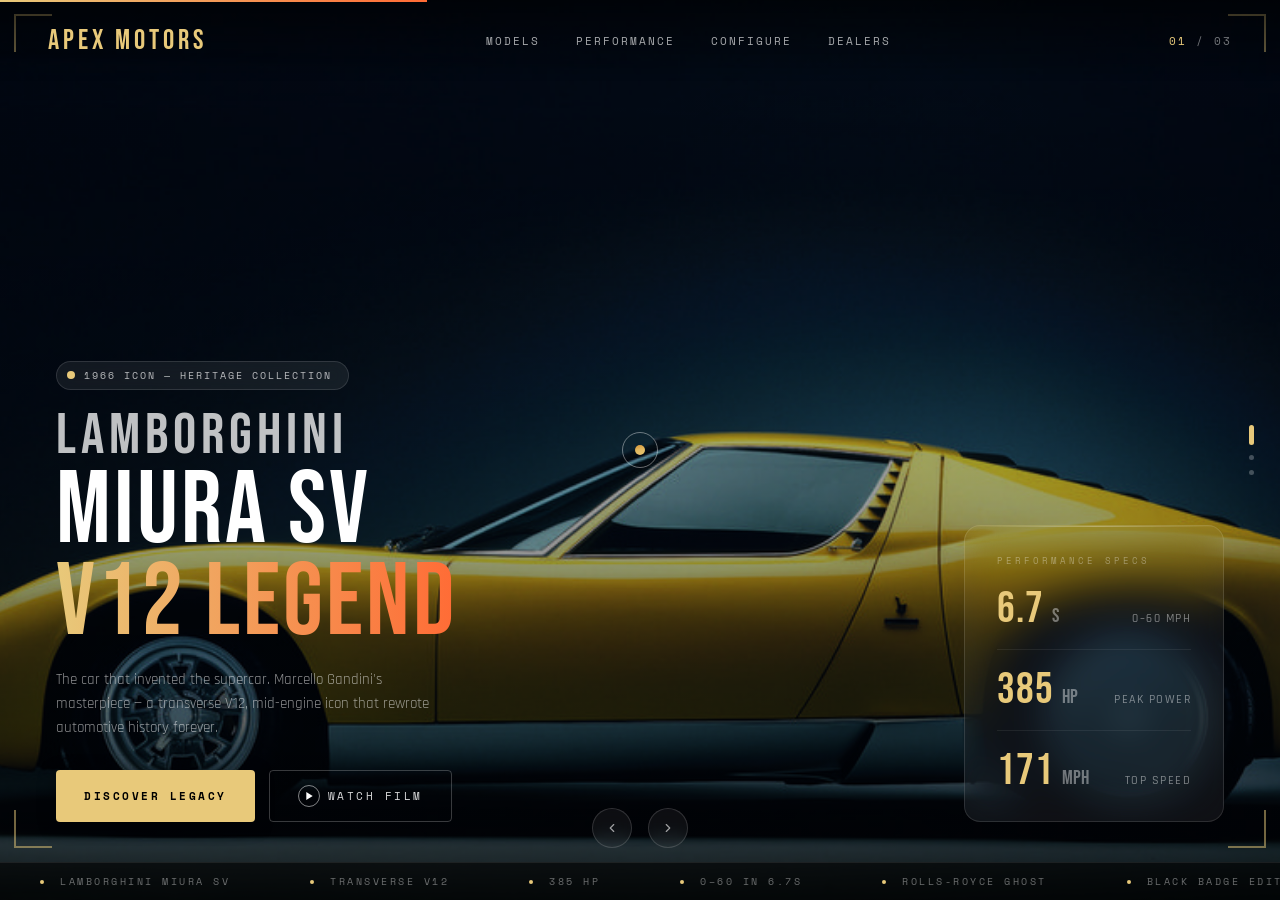
==== index.html @ 4c38385c "Initial commit - all files" ====
<!DOCTYPE html>
<html lang="en">
<head>
<meta charset="UTF-8">
<meta name="viewport" content="width=device-width, initial-scale=1.0">
<title>APEX MOTORS — Luxury & Performance</title>
<meta name="description" content="Apex Motors — Luxury & Performance Automotive Showcase featuring Lamborghini Miura SV, Rolls-Royce Ghost Black Badge, and Ferrari 812 Superfast.">
<link rel="preconnect" href="https://fonts.googleapis.com">
<link href="https://fonts.googleapis.com/css2?family=Bebas+Neue&family=Space+Mono:wght@400;700&family=Rajdhani:wght@300;400;500;600;700&display=swap" rel="stylesheet">
<link rel="stylesheet" href="styles.css">
</head>
<body>

<div id="cursor"></div>
<div id="cursor-ring"></div>
<div id="progress-line"></div>

<div class="bracket bracket-tl"></div>
<div class="bracket bracket-tr"></div>
<div class="bracket bracket-bl"></div>
<div class="bracket bracket-br"></div>

<!-- NAV -->
<nav id="nav">
  <a href="index.html" class="nav-logo">Apex Motors</a>
  <ul class="nav-links">
    <li><a href="models.html">Models</a></li>
    <li><a href="performance.html">Performance</a></li>
    <li><a href="configure.html">Configure</a></li>
    <li><a href="dealers.html">Dealers</a></li>
  </ul>
  <div class="nav-right">
    <div class="nav-slide-counter"><span class="cur" id="counter-cur">01</span> / <span>03</span></div>
  </div>
</nav>

<!-- BG TRACK -->
<div id="bg-track">
  <div class="bg-slide">
    <div class="bg-img" id="bg0" style="background-image:url('assets/lamborghini-miura-goodwood-.jpg')"></div>
  </div>
  <div class="bg-slide">
    <div class="bg-img" id="bg1" style="background-image:url('assets/5dc357d10eca76b16551ad8710dc92c3.jpg')"></div>
  </div>
  <div class="bg-slide">
    <div class="bg-img" id="bg2" style="background-image:url('assets/d489f08f89b9e0dddcf0c1074be62a17 (1).jpg')"></div>
  </div>
</div>

<!-- SLIDE CONTENT -->
<div id="content-area">

  <!-- SLIDE 1 — Lamborghini Miura SV -->
  <div class="slide-content" id="sc0">
    <div class="left-block">
      <div class="badge"><span class="badge-dot"></span><span class="badge-text">1966 Icon — Heritage Collection</span></div>
      <div class="headline-wrap">
        <span class="hl-brand">Lamborghini</span>
        <span class="hl-solid">Miura SV</span>
        <span class="hl-gradient">V12 Legend</span>
      </div>
      <p class="subtitle">The car that invented the supercar. Marcello Gandini's masterpiece — a transverse V12, mid-engine icon that rewrote automotive history forever.</p>
      <div class="cta-row">
        <a href="models.html" class="btn btn-primary">Discover Legacy</a>
        <button class="btn btn-film" onclick="openVideo(0)">
          <span class="play-icon"><svg viewBox="0 0 8 10"><polygon points="0,0 8,5 0,10"/></svg></span>
          Watch Film
        </button>
      </div>
    </div>
    <div class="right-block">
      <div class="stats-card">
        <div class="stats-card-label">Performance Specs</div>
        <div class="stat-row"><span class="stat-value">6.7</span><span class="stat-unit">s</span><span class="stat-label">0–60 mph</span></div>
        <div class="stat-row"><span class="stat-value">385</span><span class="stat-unit">hp</span><span class="stat-label">Peak Power</span></div>
        <div class="stat-row"><span class="stat-value">171</span><span class="stat-unit">mph</span><span class="stat-label">Top Speed</span></div>
      </div>
    </div>
  </div>

  <!-- SLIDE 2 — Rolls-Royce Ghost Black Badge -->
  <div class="slide-content" id="sc1">
    <div class="left-block">
      <div class="badge"><span class="badge-dot"></span><span class="badge-text">British Luxury — Black Badge Edition</span></div>
      <div class="headline-wrap">
        <span class="hl-brand">Rolls-Royce</span>
        <span class="hl-solid">Ghost</span>
        <span class="hl-gradient">Black Badge</span>
      </div>
      <p class="subtitle">The alter ego of Rolls-Royce. Ghost Black Badge strips away convention — a twin-turbo 6.75L V12, blacked-out Spirit of Ecstasy, and 563 hp of silent, commanding authority.</p>
      <div class="cta-row">
        <a href="configure.html" class="btn btn-primary">Commission Yours</a>
        <button class="btn btn-film" onclick="openVideo(1)">
          <span class="play-icon"><svg viewBox="0 0 8 10"><polygon points="0,0 8,5 0,10"/></svg></span>
          Watch Film
        </button>
      </div>
    </div>
    <div class="right-block">
      <div class="stats-card">
        <div class="stats-card-label">Performance Specs</div>
        <div class="stat-row"><span class="stat-value">4.8</span><span class="stat-unit">s</span><span class="stat-label">0–60 mph</span></div>
        <div class="stat-row"><span class="stat-value">563</span><span class="stat-unit">hp</span><span class="stat-label">Peak Power</span></div>
        <div class="stat-row"><span class="stat-value">155</span><span class="stat-unit">mph</span><span class="stat-label">Top Speed</span></div>
      </div>
    </div>
  </div>

  <!-- SLIDE 3 — Ferrari 812 Superfast -->
  <div class="slide-content" id="sc2">
    <div class="left-block">
      <div class="badge"><span class="badge-dot"></span><span class="badge-text">Ferrari Maranello — Naturally Aspirated V12</span></div>
      <div class="headline-wrap">
        <span class="hl-solid">Ferrari</span>
        <span class="hl-outline">812</span>
        <span class="hl-gradient">Superfast</span>
      </div>
      <p class="subtitle">The world's most powerful naturally aspirated production car. A 6.5L V12 screaming to 9,000 rpm — 789 hp of pure Maranello fury with zero compromise.</p>
      <div class="cta-row">
        <a href="configure.html" class="btn btn-primary">Configure Yours</a>
        <button class="btn btn-film" onclick="openVideo(2)">
          <span class="play-icon"><svg viewBox="0 0 8 10"><polygon points="0,0 8,5 0,10"/></svg></span>
          Watch Film
        </button>
      </div>
    </div>
    <div class="right-block">
      <div class="stats-card">
        <div class="stats-card-label">Performance Specs</div>
        <div class="stat-row"><span class="stat-value">2.9</span><span class="stat-unit">s</span><span class="stat-label">0–60 mph</span></div>
        <div class="stat-row"><span class="stat-value">789</span><span class="stat-unit">hp</span><span class="stat-label">Peak Power</span></div>
        <div class="stat-row"><span class="stat-value">211</span><span class="stat-unit">mph</span><span class="stat-label">Top Speed</span></div>
      </div>
    </div>
  </div>

</div>

<!-- DOTS -->
<div id="slide-dots">
  <div class="dot active" data-idx="0"></div>
  <div class="dot" data-idx="1"></div>
  <div class="dot" data-idx="2"></div>
</div>

<!-- ARROWS -->
<div id="arrow-hints">
  <div class="arrow-btn" id="btn-prev"><svg viewBox="0 0 24 24"><polyline points="15 18 9 12 15 6"/></svg></div>
  <div class="arrow-btn" id="btn-next"><svg viewBox="0 0 24 24"><polyline points="9 6 15 12 9 18"/></svg></div>
</div>

<!-- TICKER -->
<div id="ticker">
  <div class="ticker-inner" id="ticker-inner"></div>
</div>

<!-- VIDEO MODAL -->
<div id="video-modal" onclick="if(event.target===this)closeVideo()">
  <div class="vm-inner">
    <div class="vm-header">
      <div>
        <div class="vm-title" id="vm-title">Lamborghini Miura SV</div>
        <div class="vm-sub" id="vm-sub">Heritage Film — 1966 V12 Icon</div>
      </div>
      <button class="vm-close" onclick="closeVideo()">
        <svg viewBox="0 0 24 24"><line x1="18" y1="6" x2="6" y2="18"/><line x1="6" y1="6" x2="18" y2="18"/></svg>
      </button>
    </div>
    <div class="vm-body">
      <iframe id="vm-iframe" src="" allow="accelerometer; autoplay; clipboard-write; encrypted-media; gyroscope; picture-in-picture" allowfullscreen></iframe>
      <!-- Shown when YouTube blocks embedding -->
      <div class="vm-fallback" id="vm-fallback">
        <div class="vm-fallback-title">Video Unavailable for Embedding</div>
        <div class="vm-fallback-desc">This video's uploader has disabled embedding. You can still watch it directly on YouTube.</div>
        <a class="vm-fallback-link" id="vm-yt-link" href="#" target="_blank" rel="noopener">▶ Watch on YouTube</a>
      </div>
    </div>
    <div class="vm-footer">
      <p>Apex Motors Heritage Film Series</p>
      <span>ESC to close</span>
    </div>
  </div>
</div>

<script src="script.js"></script>
<script src="home.js"></script>
</body>
</html>
---- styles.css ----
/* ═══════════════════════════════════════════════════════
   APEX MOTORS — styles.css
   ═══════════════════════════════════════════════════════ */

*, *::before, *::after { margin:0; padding:0; box-sizing:border-box; }

:root {
  --accent: #e8c97a;
  --accent2: #ff6b35;
  --bracket: rgba(255,255,255,0.5);
  --transition-dur: 900ms;
  --bg-dark: #08080c;
}

html, body {
  width:100%; height:100%;
  overflow:hidden;
  cursor:none;
  background:#000;
  color:#fff;
  font-family:'Rajdhani',sans-serif;
}

body.page-scrollable {
  overflow-y:auto;
  overflow-x:hidden;
  height:auto;
  min-height:100vh;
}

::-webkit-scrollbar { width:4px; }
::-webkit-scrollbar-track { background:rgba(0,0,0,0.3); }
::-webkit-scrollbar-thumb { background:var(--accent); border-radius:4px; }

/* ─── PROGRESS ────────────────────────────────────── */
#progress-line {
  position:fixed; top:0; left:0; height:2px;
  background:linear-gradient(90deg,var(--accent),var(--accent2));
  z-index:600;
  transition:width var(--transition-dur) cubic-bezier(0.77,0,.18,1);
  width:100%;
}

/* ─── CURSOR ──────────────────────────────────────── */
#cursor {
  position:fixed; width:10px; height:10px; border-radius:50%;
  background:var(--accent); pointer-events:none; z-index:9999;
  transform:translate(-50%,-50%);
  mix-blend-mode:difference;
  transition:transform .15s ease, background var(--transition-dur);
}
#cursor-ring {
  position:fixed; width:36px; height:36px; border-radius:50%;
  border:1px solid rgba(255,255,255,.4);
  pointer-events:none; z-index:9999;
  transform:translate(-50%,-50%);
  transition:transform .12s ease;
}

/* ─── NAV ─────────────────────────────────────────── */
#nav {
  position:fixed; top:0; left:0; right:0; z-index:500;
  display:flex; align-items:center; justify-content:space-between;
  padding:24px 48px;
  background:linear-gradient(to bottom,rgba(0,0,0,.6),transparent);
  transition:background .4s ease;
}
#nav.nav-solid {
  background:rgba(8,8,12,.92);
  backdrop-filter:blur(20px);
  -webkit-backdrop-filter:blur(20px);
  border-bottom:1px solid rgba(255,255,255,.06);
}
.nav-logo {
  font-family:'Bebas Neue',sans-serif; font-size:28px;
  letter-spacing:4px; color:var(--accent);
  text-decoration:none; cursor:none;
  transition:opacity .3s;
}
.nav-logo:hover { opacity:.8; }
.nav-links { display:flex; gap:36px; list-style:none; }
.nav-links a {
  font-family:'Space Mono',monospace; font-size:11px; letter-spacing:2px;
  text-transform:uppercase; color:rgba(255,255,255,.65);
  text-decoration:none; transition:color .3s; position:relative; cursor:none;
}
.nav-links a::after {
  content:''; position:absolute; bottom:-4px; left:0; right:100%;
  height:1px; background:var(--accent); transition:right .3s;
}
.nav-links a:hover { color:#fff; }
.nav-links a:hover::after { right:0; }
.nav-links a.active { color:var(--accent); }
.nav-links a.active::after { right:0; }
.nav-right { display:flex; align-items:center; gap:20px; }
.nav-slide-counter {
  font-family:'Space Mono',monospace; font-size:11px;
  color:rgba(255,255,255,.45); letter-spacing:2px;
}
.nav-slide-counter .cur { color:var(--accent); }

/* ─── CORNER BRACKETS ─────────────────────────────── */
.bracket { position:fixed; width:38px; height:38px; z-index:50; pointer-events:none; }
.bracket-tl { top:14px; left:14px; border-top:2px solid var(--bracket); border-left:2px solid var(--bracket); }
.bracket-tr { top:14px; right:14px; border-top:2px solid var(--bracket); border-right:2px solid var(--bracket); }
.bracket-bl { bottom:52px; left:14px; border-bottom:2px solid var(--bracket); border-left:2px solid var(--bracket); }
.bracket-br { bottom:52px; right:14px; border-bottom:2px solid var(--bracket); border-right:2px solid var(--bracket); }

/* ─── TICKER ──────────────────────────────────────── */
#ticker {
  position:fixed; bottom:0; left:0; right:0; height:38px;
  background:rgba(0,0,0,.6); border-top:1px solid rgba(255,255,255,.08);
  overflow:hidden; z-index:100; display:flex; align-items:center;
}
.ticker-inner { display:flex; white-space:nowrap; animation:tick 30s linear infinite; }
.ticker-item {
  font-family:'Space Mono',monospace; font-size:10px; letter-spacing:2.5px;
  text-transform:uppercase; color:rgba(255,255,255,.4);
  padding:0 40px; display:flex; align-items:center; gap:16px;
}
.ticker-dot { width:4px; height:4px; border-radius:50%; background:var(--accent); }
@keyframes tick { from{transform:translateX(0)} to{transform:translateX(-50%)} }

/* ═══════════════════════════════════════════════════════
   BUTTONS
   ═══════════════════════════════════════════════════════ */
.btn {
  font-family:'Space Mono',monospace;
  font-size:11px; letter-spacing:2.5px; text-transform:uppercase;
  padding:14px 28px; border-radius:4px; border:none;
  position:relative; overflow:hidden;
  cursor:none; text-decoration:none;
  display:inline-flex; align-items:center; gap:8px;
  pointer-events:all;
  transition:
    transform .35s cubic-bezier(0.22,1,0.36,1),
    box-shadow .35s ease,
    background .3s ease,
    color .3s ease,
    border-color .3s ease;
}

/* shimmer sweep */
.btn::after {
  content:'';
  position:absolute; top:0; left:-80%;
  width:50%; height:100%;
  background:linear-gradient(120deg,transparent 0%,rgba(255,255,255,.22) 50%,transparent 100%);
  transform:skewX(-15deg);
  transition:left .55s ease;
  pointer-events:none;
}
.btn:hover::after { left:140%; }
.btn:hover { transform:translateY(-4px) scale(1.04); }
.btn:active { transform:translateY(-1px) scale(1.01); }

/* Primary */
.btn-primary {
  background:var(--accent); color:#000; font-weight:700;
  box-shadow:0 4px 18px rgba(0,0,0,.35);
}
.btn-primary:hover {
  box-shadow:0 12px 40px rgba(0,0,0,.45), 0 0 24px rgba(232,201,122,.4);
}

/* Ghost */
.btn-ghost {
  background:transparent; color:rgba(255,255,255,.8);
  border:1px solid rgba(255,255,255,.28);
}
.btn-ghost:hover {
  color:#fff; border-color:rgba(255,255,255,.7);
  background:rgba(255,255,255,.06);
  box-shadow:0 8px 28px rgba(0,0,0,.3), inset 0 0 0 1px rgba(255,255,255,.25);
}

/* Watch Film */
.btn-film {
  background:transparent; color:rgba(255,255,255,.85);
  border:1px solid rgba(255,255,255,.22);
}
.btn-film:hover {
  color:#fff; border-color:var(--accent);
  background:rgba(255,255,255,.05);
  box-shadow:0 8px 28px rgba(0,0,0,.3);
}
.play-icon {
  width:22px; height:22px; border-radius:50%;
  border:1.5px solid rgba(255,255,255,.5);
  display:flex; align-items:center; justify-content:center; flex-shrink:0;
  transition:background .3s, border-color .3s, transform .3s;
}
.play-icon svg { width:7px; height:8px; fill:#fff; margin-left:1px; }
.btn-film:hover .play-icon {
  background:var(--accent); border-color:var(--accent); transform:scale(1.15);
}

/* ═══════════════════════════════════════════════════════
   HOME — BG TRACK & SLIDES
   ═══════════════════════════════════════════════════════ */
#bg-track {
  position:fixed; inset:0; width:300vw; height:100%;
  display:flex;
  transition:transform 900ms cubic-bezier(0.77,0,.18,1);
  z-index:0;
}
.bg-slide { position:relative; width:100vw; height:100%; flex-shrink:0; overflow:hidden; }
.bg-img {
  position:absolute; inset:-6%;
  background-size:cover; background-position:center;
  animation:slowZoom 18s ease-in-out infinite alternate;
  transition:background-position .08s linear;
}
.bg-img::after {
  content:''; position:absolute; inset:0;
  background:linear-gradient(to top,rgba(0,0,0,.88) 0%,rgba(0,0,0,.4) 40%,rgba(0,0,0,.15) 100%);
}
@keyframes slowZoom { from{transform:scale(1)} to{transform:scale(1.08)} }

#content-area { position:fixed; inset:0; z-index:10; pointer-events:none; }
.slide-content {
  position:absolute; inset:0;
  display:flex; align-items:flex-end; justify-content:space-between;
  padding:0 56px 78px; pointer-events:none;
}
.left-block { max-width:560px; pointer-events:all; }
.right-block { pointer-events:all; }

/* ─── BADGE ───────────────────────────────────────── */
.badge {
  display:inline-flex; align-items:center; gap:9px;
  background:rgba(255,255,255,.07); border:1px solid rgba(255,255,255,.12);
  border-radius:100px; padding:6px 16px 6px 10px; margin-bottom:20px;
  backdrop-filter:blur(8px);
}
.badge-dot { width:8px; height:8px; border-radius:50%; background:var(--accent); animation:pulse 2s ease-in-out infinite; }
@keyframes pulse { 0%,100%{transform:scale(1);opacity:1} 50%{transform:scale(1.2);opacity:.8} }
.badge-text { font-family:'Space Mono',monospace; font-size:10px; letter-spacing:2px; text-transform:uppercase; color:rgba(255,255,255,.7); }

/* ─── HEADLINES ───────────────────────────────────── */
.headline-wrap { line-height:.9; margin-bottom:18px; }
.hl-brand { display:block; font-family:'Bebas Neue',sans-serif; font-size:clamp(38px,4.5vw,62px); letter-spacing:5px; color:rgba(255,255,255,.75); margin-bottom:4px; }
.hl-solid { display:block; font-family:'Bebas Neue',sans-serif; font-size:clamp(64px,8vw,110px); letter-spacing:3px; color:#fff; }
.hl-outline { display:block; font-family:'Bebas Neue',sans-serif; font-size:clamp(64px,8vw,110px); letter-spacing:3px; color:transparent; -webkit-text-stroke:2px rgba(255,255,255,.45); }
.hl-gradient { display:block; font-family:'Bebas Neue',sans-serif; font-size:clamp(64px,8vw,110px); letter-spacing:3px; background:linear-gradient(90deg,var(--accent),var(--accent2)); -webkit-background-clip:text; -webkit-text-fill-color:transparent; background-clip:text; }
.subtitle { font-size:15px; line-height:1.6; color:rgba(255,255,255,.55); max-width:380px; margin-bottom:30px; }
.cta-row { display:flex; gap:14px; flex-wrap:wrap; pointer-events:all; }

/* ─── STATS CARD ──────────────────────────────────── */
.stats-card {
  background:rgba(255,255,255,.06); backdrop-filter:blur(22px) saturate(1.4);
  border:1px solid rgba(255,255,255,.12); border-radius:16px;
  padding:28px 32px; min-width:260px; position:relative; overflow:hidden;
}
.stats-card::before { content:''; position:absolute; top:0; left:0; right:0; height:1px; background:linear-gradient(90deg,transparent,rgba(255,255,255,.3),transparent); }
.stats-card-label { font-family:'Space Mono',monospace; font-size:9px; letter-spacing:3px; text-transform:uppercase; color:rgba(255,255,255,.35); margin-bottom:20px; }
.stat-row { display:flex; align-items:baseline; gap:8px; margin-bottom:18px; padding-bottom:18px; border-bottom:1px solid rgba(255,255,255,.07); }
.stat-row:last-child { margin-bottom:0; padding-bottom:0; border-bottom:none; }
.stat-value { font-family:'Bebas Neue',sans-serif; font-size:44px; line-height:1; color:var(--accent); letter-spacing:1px; }
.stat-unit { font-family:'Bebas Neue',sans-serif; font-size:20px; color:rgba(255,255,255,.4); }
.stat-label { font-family:'Rajdhani',sans-serif; font-size:12px; font-weight:500; letter-spacing:1.5px; text-transform:uppercase; color:rgba(255,255,255,.45); margin-left:auto; text-align:right; }

/* ─── DOTS ────────────────────────────────────────── */
#slide-dots { position:fixed; right:26px; top:50%; transform:translateY(-50%); z-index:100; display:flex; flex-direction:column; gap:10px; }
.dot { width:5px; height:5px; border-radius:50%; background:rgba(255,255,255,.25); cursor:none; transition:background .3s,height .3s,border-radius .3s; }
.dot.active { background:var(--accent); height:20px; border-radius:3px; }

/* ─── ARROW NAV ───────────────────────────────────── */
#arrow-hints { position:fixed; bottom:52px; left:50%; transform:translateX(-50%); z-index:100; display:flex; gap:16px; }
.arrow-btn { width:40px; height:40px; border:1px solid rgba(255,255,255,.15); border-radius:50%; background:rgba(255,255,255,.05); backdrop-filter:blur(8px); display:flex; align-items:center; justify-content:center; cursor:none; transition:border-color .3s,background .3s; }
.arrow-btn:hover { border-color:rgba(255,255,255,.4); background:rgba(255,255,255,.12); }
.arrow-btn svg { width:14px; height:14px; fill:none; stroke:rgba(255,255,255,.6); stroke-width:2; stroke-linecap:round; stroke-linejoin:round; }

/* ═══════════════════════════════════════════════════════
   VIDEO MODAL
   ═══════════════════════════════════════════════════════ */
#video-modal {
  position:fixed; inset:0; z-index:9000;
  background:rgba(0,0,0,.93);
  backdrop-filter:blur(24px); -webkit-backdrop-filter:blur(24px);
  display:flex; align-items:center; justify-content:center;
  opacity:0; visibility:hidden;
  transition:opacity .4s ease, visibility .4s;
}
#video-modal.open { opacity:1; visibility:visible; }

.vm-inner {
  width:88%; max-width:980px;
  background:rgba(8,8,12,.98);
  border:1px solid rgba(255,255,255,.1);
  border-radius:20px; overflow:hidden;
  transform:scale(.88) translateY(24px);
  transition:transform .45s cubic-bezier(0.22,1,0.36,1);
}
#video-modal.open .vm-inner { transform:scale(1) translateY(0); }

.vm-header {
  display:flex; align-items:center; justify-content:space-between;
  padding:18px 28px; border-bottom:1px solid rgba(255,255,255,.07);
}
.vm-title { font-family:'Bebas Neue',sans-serif; font-size:24px; letter-spacing:3px; color:#fff; margin-bottom:3px; }
.vm-sub { font-family:'Space Mono',monospace; font-size:9px; letter-spacing:2px; text-transform:uppercase; color:var(--accent); }
.vm-close {
  width:38px; height:38px; border-radius:50%;
  background:rgba(255,255,255,.06); border:1px solid rgba(255,255,255,.12);
  display:flex; align-items:center; justify-content:center;
  cursor:none; flex-shrink:0;
  transition:background .3s, transform .35s, border-color .3s;
}
.vm-close:hover { background:rgba(255,255,255,.15); border-color:rgba(255,255,255,.3); transform:rotate(90deg); }
.vm-close svg { width:14px; height:14px; stroke:#fff; stroke-width:2; fill:none; }

.vm-body { position:relative; padding-top:56.25%; background:#000; }
.vm-body iframe { position:absolute; top:0; left:0; width:100%; height:100%; border:none; }

/* Fallback when embedding is blocked */
.vm-fallback {
  position:absolute; inset:0; background:#08080c;
  display:none; flex-direction:column; align-items:center; justify-content:center;
  gap:24px; padding:40px; text-align:center;
}
.vm-fallback.show { display:flex; }
.vm-fallback-title { font-family:'Bebas Neue',sans-serif; font-size:28px; letter-spacing:3px; color:#fff; }
.vm-fallback-desc { font-family:'Rajdhani',sans-serif; font-size:15px; color:rgba(255,255,255,.5); max-width:360px; line-height:1.6; }
.vm-fallback-link {
  font-family:'Space Mono',monospace; font-size:11px; letter-spacing:2.5px;
  text-transform:uppercase; padding:14px 32px;
  background:var(--accent); color:#000; font-weight:700;
  border-radius:4px; text-decoration:none; cursor:pointer;
  transition:box-shadow .3s, transform .3s;
}
.vm-fallback-link:hover { transform:translateY(-3px); box-shadow:0 12px 40px rgba(0,0,0,.5); }

.vm-footer {
  padding:14px 28px; border-top:1px solid rgba(255,255,255,.06);
  display:flex; justify-content:space-between; align-items:center;
}
.vm-footer p { font-family:'Rajdhani',sans-serif; font-size:13px; color:rgba(255,255,255,.35); }
.vm-footer span { font-family:'Space Mono',monospace; font-size:8px; letter-spacing:2px; text-transform:uppercase; color:rgba(255,255,255,.2); }

/* ═══════════════════════════════════════════════════════
   INNER PAGES
   ═══════════════════════════════════════════════════════ */
.page-bg { position:fixed; inset:0; z-index:0; background:var(--bg-dark); }
.page-bg::after {
  content:''; position:absolute; inset:0;
  background:radial-gradient(ellipse at 20% 50%,rgba(232,201,122,.04) 0%,transparent 60%),
             radial-gradient(ellipse at 80% 20%,rgba(255,107,53,.03) 0%,transparent 50%);
}
.page-content { position:relative; z-index:10; padding:110px 60px 80px; min-height:100vh; }

/* Headers */
.page-tag { font-family:'Space Mono',monospace; font-size:10px; letter-spacing:3px; text-transform:uppercase; color:var(--accent); margin-bottom:12px; display:block; animation:fadeUp .5s ease .2s both; }
.page-title { font-family:'Bebas Neue',sans-serif; font-size:clamp(48px,6vw,80px); letter-spacing:3px; line-height:1; margin-bottom:10px; animation:fadeUp .6s ease .3s both; }
.page-subtitle-text { font-family:'Rajdhani',sans-serif; font-size:16px; color:rgba(255,255,255,.5); max-width:500px; line-height:1.5; animation:fadeUp .5s ease .4s both; }
.page-header { margin-bottom:50px; }
@keyframes fadeUp { from{opacity:0;transform:translateY(25px)} to{opacity:1;transform:translateY(0)} }

/* ─── MODELS ──────────────────────────────────────── */
.models-grid { display:grid; grid-template-columns:repeat(3,1fr); gap:28px; margin-bottom:60px; }
.model-card { background:rgba(255,255,255,.04); border:1px solid rgba(255,255,255,.08); border-radius:16px; overflow:hidden; cursor:none; text-decoration:none; color:#fff; animation:fadeUp .5s ease both; transition:border-color .4s,box-shadow .4s,transform .4s; }
.model-card:nth-child(1){animation-delay:.4s} .model-card:nth-child(2){animation-delay:.55s} .model-card:nth-child(3){animation-delay:.7s}
.model-card:hover { border-color:var(--accent); transform:translateY(-8px); box-shadow:0 20px 60px rgba(0,0,0,.5),0 0 30px rgba(232,201,122,.1); }
.model-card-img { width:100%; height:240px; background-size:cover; background-position:center; position:relative; }
.model-card-img::after { content:''; position:absolute; inset:0; background:linear-gradient(to top,rgba(8,8,12,1) 0%,transparent 60%); }
.model-card-body { padding:24px 28px 28px; margin-top:-40px; position:relative; z-index:2; }
.model-card-brand { font-family:'Space Mono',monospace; font-size:9px; letter-spacing:3px; text-transform:uppercase; color:var(--accent); margin-bottom:6px; }
.model-card-name { font-family:'Bebas Neue',sans-serif; font-size:36px; letter-spacing:2px; line-height:1; margin-bottom:12px; }
.model-card-desc { font-size:13px; color:rgba(255,255,255,.45); line-height:1.5; margin-bottom:20px; }
.model-card-specs { display:flex; gap:20px; padding-top:16px; border-top:1px solid rgba(255,255,255,.08); }
.model-spec { text-align:center; }
.model-spec-val { font-family:'Bebas Neue',sans-serif; font-size:28px; color:var(--accent); line-height:1; }
.model-spec-label { font-family:'Space Mono',monospace; font-size:8px; letter-spacing:1.5px; text-transform:uppercase; color:rgba(255,255,255,.35); margin-top:4px; }

/* ─── PERFORMANCE ─────────────────────────────────── */
.perf-compare { display:grid; grid-template-columns:repeat(3,1fr); gap:28px; }
.perf-card { background:rgba(255,255,255,.04); border:1px solid rgba(255,255,255,.08); border-radius:16px; padding:32px; position:relative; overflow:hidden; animation:fadeUp .5s ease both; transition:border-color .4s; }
.perf-card:nth-child(1){animation-delay:.4s} .perf-card:nth-child(2){animation-delay:.55s} .perf-card:nth-child(3){animation-delay:.7s}
.perf-card:hover { border-color:var(--accent); }
.perf-card::before { content:''; position:absolute; top:0; left:0; right:0; height:2px; background:linear-gradient(90deg,var(--accent),var(--accent2)); transform:scaleX(0); transition:transform .4s cubic-bezier(0.22,1,0.36,1); transform-origin:left; }
.perf-card:hover::before { transform:scaleX(1); }
.perf-card-name { font-family:'Bebas Neue',sans-serif; font-size:32px; letter-spacing:2px; margin-bottom:6px; }
.perf-card-sub { font-family:'Space Mono',monospace; font-size:9px; letter-spacing:2px; text-transform:uppercase; color:rgba(255,255,255,.4); margin-bottom:28px; }
.perf-bar-group { margin-bottom:22px; }
.perf-bar-label { display:flex; justify-content:space-between; font-family:'Rajdhani',sans-serif; font-size:12px; font-weight:500; letter-spacing:1px; text-transform:uppercase; color:rgba(255,255,255,.5); margin-bottom:8px; }
.perf-bar-track { width:100%; height:6px; background:rgba(255,255,255,.08); border-radius:3px; overflow:hidden; }
.perf-bar-fill { height:100%; border-radius:3px; background:linear-gradient(90deg,var(--accent),var(--accent2)); width:0%; transition:width 1.2s cubic-bezier(0.22,1,0.36,1); }
.perf-big-stats { display:grid; grid-template-columns:repeat(3,1fr); gap:24px; margin-top:40px; padding-top:24px; border-top:1px solid rgba(255,255,255,.06); }
.perf-big-stat { text-align:center; }
.perf-big-val { font-family:'Bebas Neue',sans-serif; font-size:40px; color:var(--accent); line-height:1; }
.perf-big-label { font-family:'Space Mono',monospace; font-size:8px; letter-spacing:2px; text-transform:uppercase; color:rgba(255,255,255,.35); margin-top:6px; }

/* ─── CONFIGURE ───────────────────────────────────── */
.config-layout { display:grid; grid-template-columns:1fr 380px; gap:40px; min-height:500px; animation:fadeUp .6s ease .4s both; }
.config-preview { background:rgba(255,255,255,.03); border:1px solid rgba(255,255,255,.08); border-radius:20px; position:relative; overflow:hidden; display:flex; align-items:center; justify-content:center; min-height:460px; }
.config-car-img { width:90%; height:80%; background-size:contain; background-position:center; background-repeat:no-repeat; transition:background-image .6s ease; }
.config-preview-label { position:absolute; bottom:24px; left:28px; font-family:'Space Mono',monospace; font-size:9px; letter-spacing:2.5px; text-transform:uppercase; color:rgba(255,255,255,.3); }
.config-panel { display:flex; flex-direction:column; gap:24px; }
.config-section { background:rgba(255,255,255,.04); border:1px solid rgba(255,255,255,.08); border-radius:14px; padding:24px; }
.config-section-title { font-family:'Space Mono',monospace; font-size:9px; letter-spacing:3px; text-transform:uppercase; color:rgba(255,255,255,.4); margin-bottom:18px; }
.config-model-btns { display:flex; flex-direction:column; gap:10px; }
.config-model-btn { padding:14px 18px; border:1px solid rgba(255,255,255,.1); border-radius:10px; background:transparent; color:rgba(255,255,255,.6); font-family:'Rajdhani',sans-serif; font-size:15px; font-weight:500; letter-spacing:1px; cursor:none; transition:all .3s ease; display:flex; justify-content:space-between; align-items:center; }
.config-model-btn:hover, .config-model-btn.active { border-color:var(--accent); background:rgba(255,255,255,.05); color:#fff; }
.config-model-btn.active { box-shadow:inset 0 0 0 1px var(--accent); }
.config-price { font-family:'Bebas Neue',sans-serif; font-size:22px; color:var(--accent); }
.config-colors { display:flex; gap:12px; flex-wrap:wrap; }
.config-color-swatch { width:36px; height:36px; border-radius:50%; border:2px solid transparent; cursor:none; transition:border-color .3s,transform .3s,box-shadow .3s; }
.config-color-swatch:hover, .config-color-swatch.active { border-color:#fff; transform:scale(1.15); }
.config-color-swatch.active { box-shadow:0 0 16px rgba(255,255,255,.3); }
.config-summary { background:rgba(255,255,255,.04); border:1px solid rgba(255,255,255,.08); border-radius:14px; padding:24px; margin-top:auto; }
.config-total-row { display:flex; justify-content:space-between; align-items:center; margin-bottom:16px; }
.config-total-label { font-family:'Space Mono',monospace; font-size:10px; letter-spacing:2px; text-transform:uppercase; color:rgba(255,255,255,.4); }
.config-total-price { font-family:'Bebas Neue',sans-serif; font-size:36px; color:var(--accent); letter-spacing:1px; }
.config-cta { width:100%; padding:16px; border:none; border-radius:8px; background:linear-gradient(90deg,var(--accent),var(--accent2)); color:#000; font-family:'Space Mono',monospace; font-size:11px; font-weight:700; letter-spacing:2.5px; text-transform:uppercase; cursor:none; transition:transform .3s,box-shadow .3s; }
.config-cta:hover { transform:translateY(-2px); box-shadow:0 10px 40px rgba(0,0,0,.4); }

/* ─── DEALERS ─────────────────────────────────────── */
.dealers-layout { display:grid; grid-template-columns:1fr 1fr; gap:40px; animation:fadeUp .6s ease .4s both; }
.dealers-map { background:rgba(255,255,255,.04); border:1px solid rgba(255,255,255,.08); border-radius:20px; min-height:500px; position:relative; overflow:hidden; }
.dealers-map-inner { width:100%; height:100%; position:relative; }
.dealer-pin { position:absolute; width:14px; height:14px; border-radius:50%; background:var(--accent); border:2px solid rgba(0,0,0,.4); cursor:none; z-index:2; transition:transform .3s,box-shadow .3s; animation:pinPulse 2s ease-in-out infinite; }
.dealer-pin:hover { transform:scale(1.5); box-shadow:0 0 20px var(--accent); }
.dealer-pin::after { content:''; position:absolute; inset:-6px; border-radius:50%; border:1px solid var(--accent); opacity:.4; animation:pinRing 2s ease-in-out infinite; }
@keyframes pinPulse { 0%,100%{box-shadow:0 0 0 0 var(--accent)} 50%{box-shadow:0 0 12px var(--accent)} }
@keyframes pinRing { 0%,100%{transform:scale(1);opacity:.4} 50%{transform:scale(1.8);opacity:0} }
.dealers-list { display:flex; flex-direction:column; gap:16px; }
.dealer-card { background:rgba(255,255,255,.04); border:1px solid rgba(255,255,255,.08); border-radius:14px; padding:24px; cursor:none; transition:border-color .3s,transform .3s,background .3s; }
.dealer-card:hover { border-color:var(--accent); transform:translateX(6px); background:rgba(255,255,255,.06); }
.dealer-card-name { font-family:'Bebas Neue',sans-serif; font-size:24px; letter-spacing:2px; margin-bottom:6px; }
.dealer-card-city { font-family:'Space Mono',monospace; font-size:9px; letter-spacing:2.5px; text-transform:uppercase; color:var(--accent); margin-bottom:12px; }
.dealer-card-info { font-size:13px; color:rgba(255,255,255,.45); line-height:1.6; margin-bottom:14px; }
.dealer-card-row { display:flex; gap:10px; align-items:center; flex-wrap:wrap; }
.dealer-tag { padding:4px 12px; border-radius:100px; background:rgba(255,255,255,.06); border:1px solid rgba(255,255,255,.1); font-family:'Space Mono',monospace; font-size:8px; letter-spacing:1.5px; text-transform:uppercase; color:rgba(255,255,255,.5); }
.dealer-tag.open-now { color:#4ade80; border-color:rgba(74,222,128,.3); background:rgba(74,222,128,.08); }

/* ─── RESPONSIVE ──────────────────────────────────── */
@media(max-width:900px){
  .models-grid,.perf-compare { grid-template-columns:1fr; }
  .config-layout { grid-template-columns:1fr; }
  .dealers-layout { grid-template-columns:1fr; }
  .page-content { padding:100px 24px 60px; }
  .slide-content { padding:0 24px 78px; flex-direction:column; align-items:flex-start; gap:24px; }
  #nav { padding:18px 20px; }
  .nav-links { gap:18px; }
  .nav-links a { font-size:9px; letter-spacing:1px; }
}
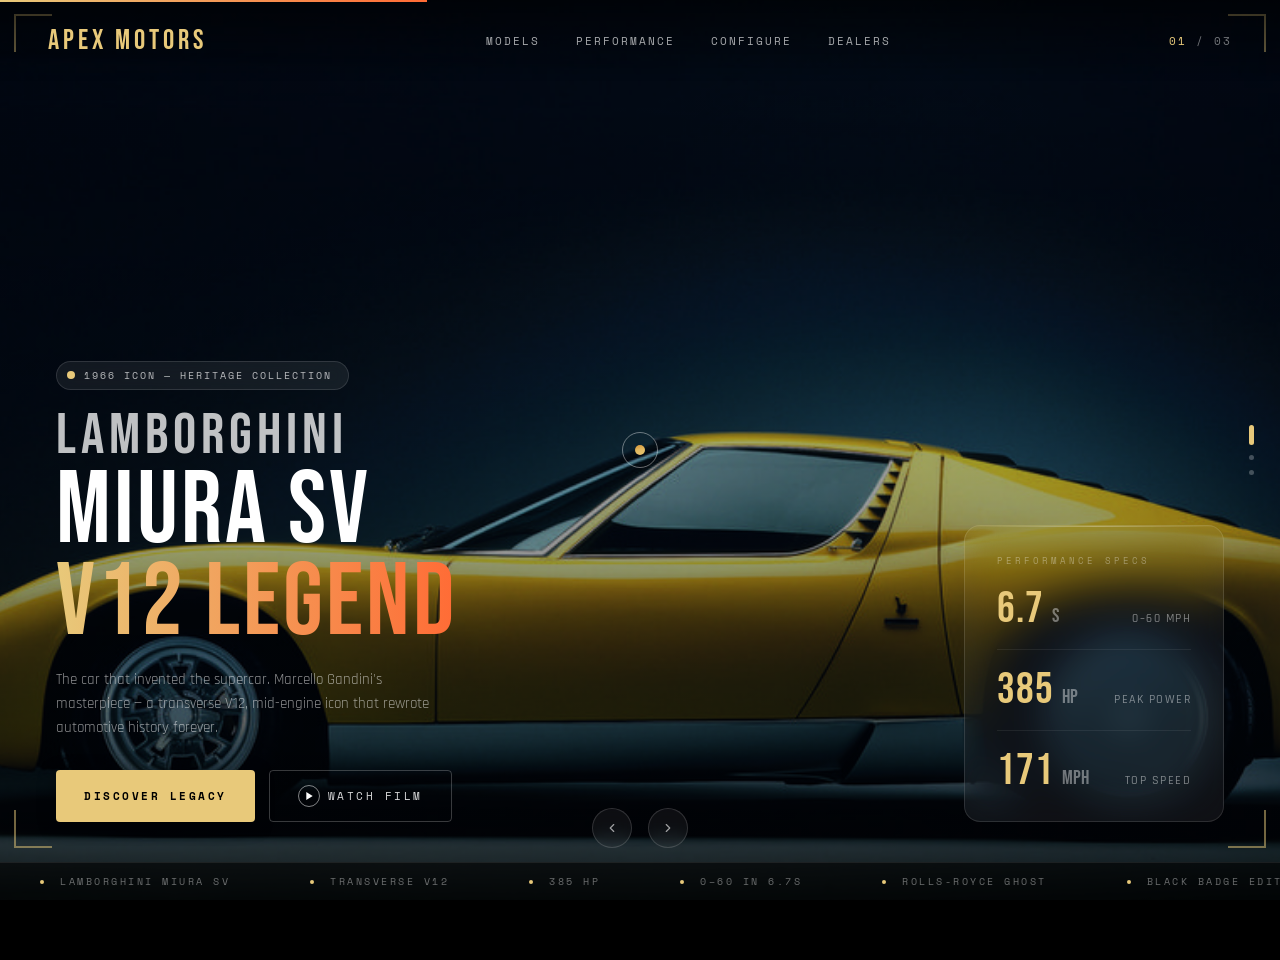
==== commit 60905848: "Enhance car showcase with local assets, integrated YouTube films, and dedicated heritage/bespoke pag" ====
--- a/index.html
+++ b/index.html
@@ -61,11 +61,11 @@
       </div>
       <p class="subtitle">The car that invented the supercar. Marcello Gandini's masterpiece — a transverse V12, mid-engine icon that rewrote automotive history forever.</p>
       <div class="cta-row">
-        <a href="models.html" class="btn btn-primary">Discover Legacy</a>
-        <button class="btn btn-film" onclick="openVideo(0)">
+        <a href="miura.html" class="btn btn-primary">Discover Legacy</a>
+        <a href="https://youtu.be/pXHXlI9yU0w?si=DFsgLMf3ZFD8XQSH" target="_blank" class="btn btn-film">
           <span class="play-icon"><svg viewBox="0 0 8 10"><polygon points="0,0 8,5 0,10"/></svg></span>
           Watch Film
-        </button>
+        </a>
       </div>
     </div>
     <div class="right-block">
@@ -89,11 +89,11 @@
       </div>
       <p class="subtitle">The alter ego of Rolls-Royce. Ghost Black Badge strips away convention — a twin-turbo 6.75L V12, blacked-out Spirit of Ecstasy, and 563 hp of silent, commanding authority.</p>
       <div class="cta-row">
-        <a href="configure.html" class="btn btn-primary">Commission Yours</a>
-        <button class="btn btn-film" onclick="openVideo(1)">
+        <a href="bespoke.html" class="btn btn-primary">Commission Yours</a>
+        <a href="https://youtu.be/w2yFwbYITMg?si=TT4Y0M8x0CctbouX" target="_blank" class="btn btn-film">
           <span class="play-icon"><svg viewBox="0 0 8 10"><polygon points="0,0 8,5 0,10"/></svg></span>
           Watch Film
-        </button>
+        </a>
       </div>
     </div>
     <div class="right-block">
@@ -118,10 +118,10 @@
       <p class="subtitle">The world's most powerful naturally aspirated production car. A 6.5L V12 screaming to 9,000 rpm — 789 hp of pure Maranello fury with zero compromise.</p>
       <div class="cta-row">
         <a href="configure.html" class="btn btn-primary">Configure Yours</a>
-        <button class="btn btn-film" onclick="openVideo(2)">
+        <a href="https://youtu.be/gEuR6DmGZcA" target="_blank" class="btn btn-film">
           <span class="play-icon"><svg viewBox="0 0 8 10"><polygon points="0,0 8,5 0,10"/></svg></span>
           Watch Film
-        </button>
+        </a>
       </div>
     </div>
     <div class="right-block">
--- a/styles.css
+++ b/styles.css
@@ -12,8 +12,15 @@
   --bg-dark: #08080c;
 }
 
-html, body {
-  width:100%; height:100%;
+html {
+  width:100%;
+  height:100%;
+  background:#000;
+}
+
+body {
+  width:100%;
+  height:100%;
   overflow:hidden;
   cursor:none;
   background:#000;
@@ -22,10 +29,14 @@
 }
 
 body.page-scrollable {
-  overflow-y:auto;
-  overflow-x:hidden;
-  height:auto;
-  min-height:100vh;
+  overflow-y: auto !important;
+  overflow-x: hidden;
+  height: auto;
+  min-height: 100vh;
+}
+html:has(body.page-scrollable) {
+  overflow: auto;
+  height: auto;
 }
 
 ::-webkit-scrollbar { width:4px; }
@@ -217,14 +228,18 @@
 }
 @keyframes slowZoom { from{transform:scale(1)} to{transform:scale(1.08)} }
 
-#content-area { position:fixed; inset:0; z-index:10; pointer-events:none; }
 .slide-content {
   position:absolute; inset:0;
   display:flex; align-items:flex-end; justify-content:space-between;
   padding:0 56px 78px; pointer-events:none;
-}
-.left-block { max-width:560px; pointer-events:all; }
-.right-block { pointer-events:all; }
+  visibility:hidden;
+}
+.slide-content.active {
+  pointer-events:all;
+  visibility:visible;
+}
+.left-block { max-width:560px; }
+.right-block { }
 
 /* ─── BADGE ───────────────────────────────────────── */
 .badge {
@@ -280,9 +295,10 @@
   backdrop-filter:blur(24px); -webkit-backdrop-filter:blur(24px);
   display:flex; align-items:center; justify-content:center;
   opacity:0; visibility:hidden;
+  pointer-events:none;
   transition:opacity .4s ease, visibility .4s;
 }
-#video-modal.open { opacity:1; visibility:visible; }
+#video-modal.open { opacity:1; visibility:visible; pointer-events:all; }
 
 .vm-inner {
   width:88%; max-width:980px;
